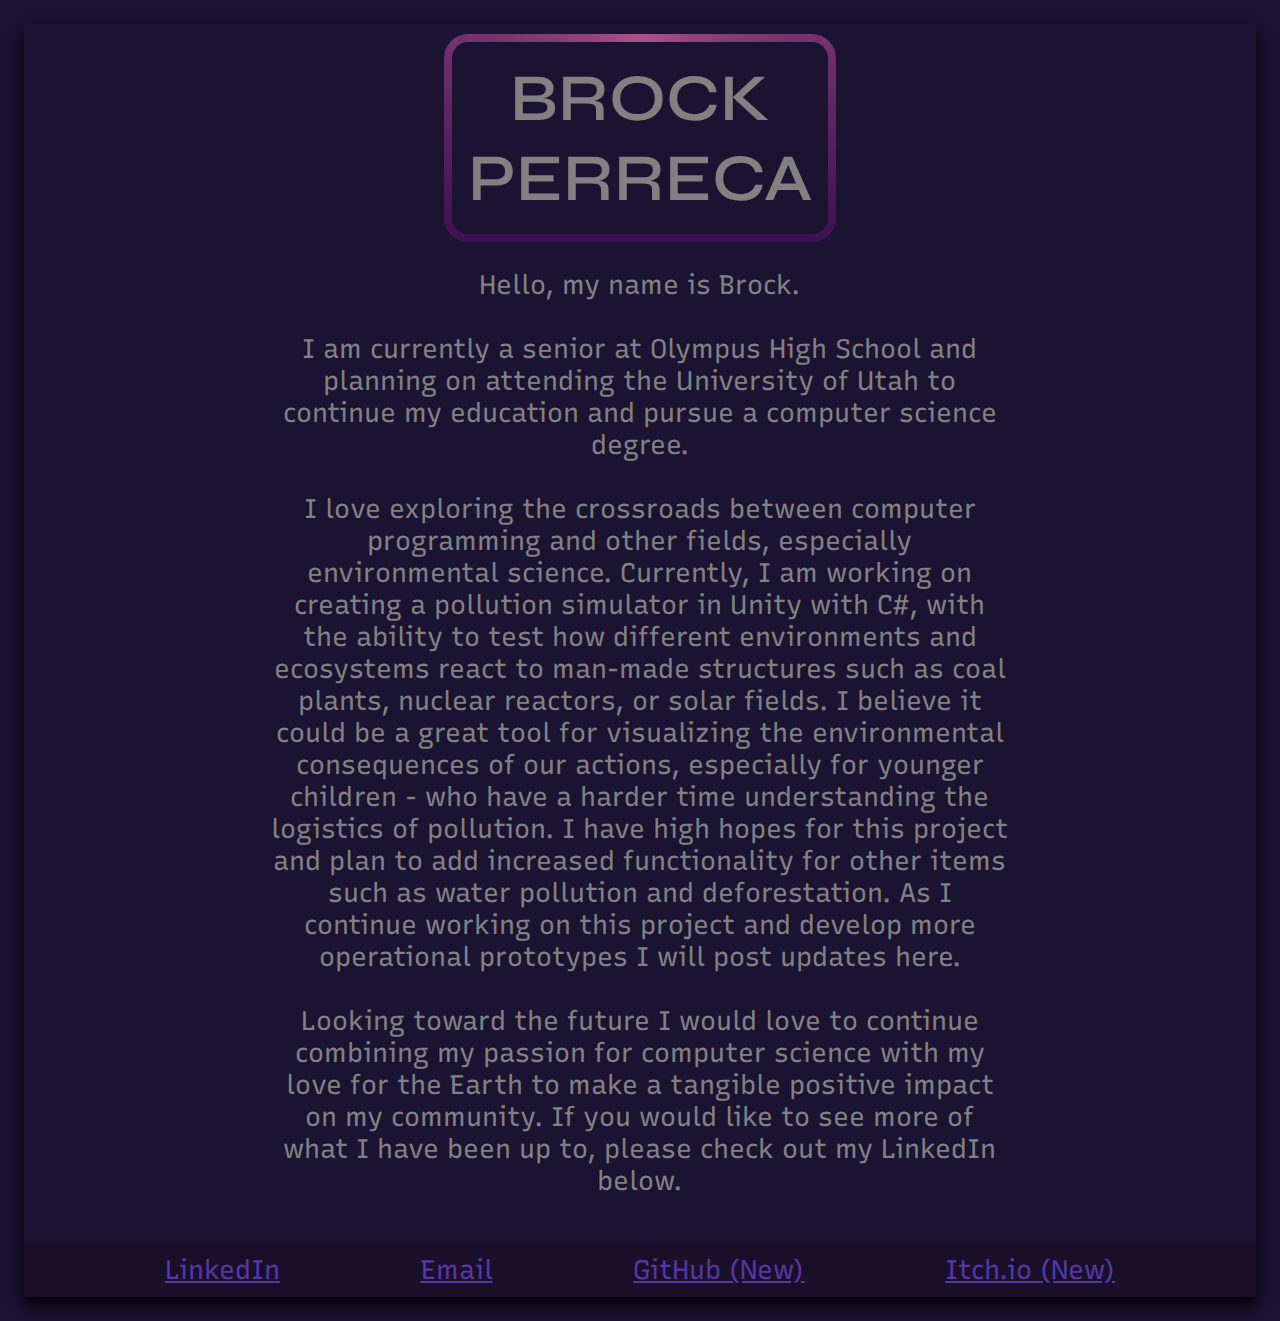
==== index.html @ d89832bc "Add files via upload" ====
<!DOCTYPE html>
<html lang="en">
<head>
    <!-- Google tag (gtag.js) -->
    <script async src="https://www.googletagmanager.com/gtag/js?id=G-ED28WWQD75"></script>
    <script>
    window.dataLayer = window.dataLayer || [];
    function gtag(){dataLayer.push(arguments);}
    gtag('js', new Date());
    gtag('config', 'G-ED28WWQD75');
    </script>



    <meta charset="UTF-8">
    <meta http-equiv="X-UA-Compatible" content="IE=edge">
    <meta name="viewport" content="width=device-width, initial-scale=1.0">
    <link rel="stylesheet" href="index.css">
    <link rel="icon" type="image/png" href="images/earth-32x32.png" sizes="32x32" />
    <title>Brock Perreca</title>



    <!-- Google Fonts -->
    <link rel="preconnect" href="https://fonts.googleapis.com">
    <link rel="preconnect" href="https://fonts.gstatic.com" crossorigin>
    <link href="https://fonts.googleapis.com/css2?family=Poiret+One&family=Raleway:ital,wght@0,300;1,700&family=Recursive&family=Syne:wght@600&display=swap" rel="stylesheet">


</head>
<body>
<div id="everything-div">
        
    <div id="grid-container">

        <div id="title-div" class="rotating-border" class="item">
            <h1 id="title-text">BROCK <br/> PERRECA</h1>
        </div> 

        <div id="bio-div" class="item">
            <p> 
                Hello, my name is Brock.
                <br/> <br/>
                I am currently a senior at Olympus High School and planning on attending the University of Utah to continue my education and pursue a computer science degree. 
                <br/> <br/>           
                I love exploring the crossroads between computer programming and other fields, especially environmental science. Currently, I am working on creating a pollution simulator in Unity with C#, with the ability to test how different environments and ecosystems react to man-made structures such as coal plants, nuclear reactors, or solar fields. I believe it could be a great tool for visualizing the environmental consequences of our actions, especially for younger children - who have a harder time understanding the logistics of pollution. I have high hopes for this project and plan to add increased functionality for other items such as water pollution and deforestation. As I continue working on this project and develop more operational prototypes I will post updates here.
                <br/> <br/>
                Looking toward the future I would love to continue combining my passion for computer science with my love for the Earth to make a tangible positive impact on my community. If you would like to see more of what I have been up to, please check out my LinkedIn below.
                </p>
        </div>


        <div id="footbar-div">
            <a href="https://www.linkedin.com/in/brock-perreca/" target="_blank" rel="noopener noreferrer">LinkedIn</a>
            <a href="mailto:info@brockperreca.com" >Email</a>
            <a href="https://github.com/Brock-Perreca" target="_blank" rel="noopener noreferrer">GitHub (New)</a>
            <a href="https://brock-perreca.itch.io/" target="_blank" rel="noopener noreferrer">Itch.io (New)</a>
        </div>

    </div>
    
</div>
<script src="index.js"></script>
</body>
</html>
---- index.css ----
body {
    --background-color: rgb(26, 19, 49);
    --box-shadow-margin: 1.5rem;

    text-align: center;
    color: rgb(129, 129, 129);
    font-family: 'Recursive', sans-serif;
    font-weight: 400;
    font-size: 20pt;
    padding: var(--box-shadow-margin);
    margin: 0;
    background: var(--background-color);

    /* 2 times for top and bottom */
    min-height: calc(100vh - 2*var(--box-shadow-margin));
    min-width: calc(500px - 2*var(--box-shadow-margin));
 }
 
 #everything-div{
    min-height: calc(100vh - 3*var(--box-shadow-margin));
    padding-top: 10px;
    box-shadow: 0 0.5rem 0.75rem rgba(0, 0, 0, 0.904);
 }


div {
    margin: 0;
    padding: 0;
}

#grid-container {
    display: grid;
    grid-template-columns: 1fr 3fr 1fr;
    grid-template-rows: auto auto 1fr;
    min-height: inherit;
}

#title-div {
    grid-column-start: 2;
    grid-column-end: 3;
    grid-row-start: 1;
    text-align: center;
    margin: auto;
}

h1 {
    font-family: 'Syne', cursive;
    font-weight: 600;
    font-size: 50pt;
    padding: 0;
    margin: 0;
}

#bio-div {
    grid-column-start: 2;
    grid-column-end: 3;
    grid-row-start: 2;
    grid-row-end: 3;

    height: auto;
}

#footbar-div {
    grid-column-start: 1;
    grid-column-end: 4;
    grid-row-start: 3;

    align-self: flex-end;
    width: 100%;
    height: 2em;
    display: flex;
    justify-content: space-evenly;
    align-items: center;
    background-color: rgb(25, 15, 41);
    margin-top: 20px;
}

a {
    color: #5537a5;
}

a:active {
    color: rgb(129, 18, 18);
  }


/* Changes for different media sizes */
    @media (max-width: 1000px) {
        body {
            font-size: 16pt;
        }

        h1 {
            font-size: 40pt;
        }
    }

    @media (max-width: 720px) {
        body {
            font-size: 12pt;
        }

        h1 {
            font-size: 30pt;
        }
    }



/*rotating border for the header */
    @keyframes spin {
    from {transform: translate(-50%, -50%) rotate(0);}
    to   {transform: translate(-50%, -50%) rotate(360deg);}
    }
    .rotating-border {
        --border-radius: 1.5rem;
        --border-size: 0.5rem;
        --border-bg: conic-gradient(  #ad5389, #3c1053, #3c1053, #ad5389);
        --padding: 1rem;
    
    position: relative;
    overflow: hidden;
    padding: calc(var(--padding) + var(--border-size));
    border-radius: var(--border-radius);
    display: inline-block;
    
    width: fit-content;
    height: fit-content;
    }

    .rotating-border::before {
        content: '';
        display: block;
        background: var(--border-bg);
        width: 150%;
        padding-bottom: 150%;
        position: absolute;
        left: 50%;
        top: 50%;
        transform: translate(-50%, -50%);
        z-index: -2;
        animation: spin 5s linear infinite;
    }

    .rotating-border::after{
        content: '';
        position: absolute;
        inset: var(--border-size);
        background: var(--background-color);
        z-index: -1;
        border-radius: calc(var(--border-radius) - var(--border-size));
    }
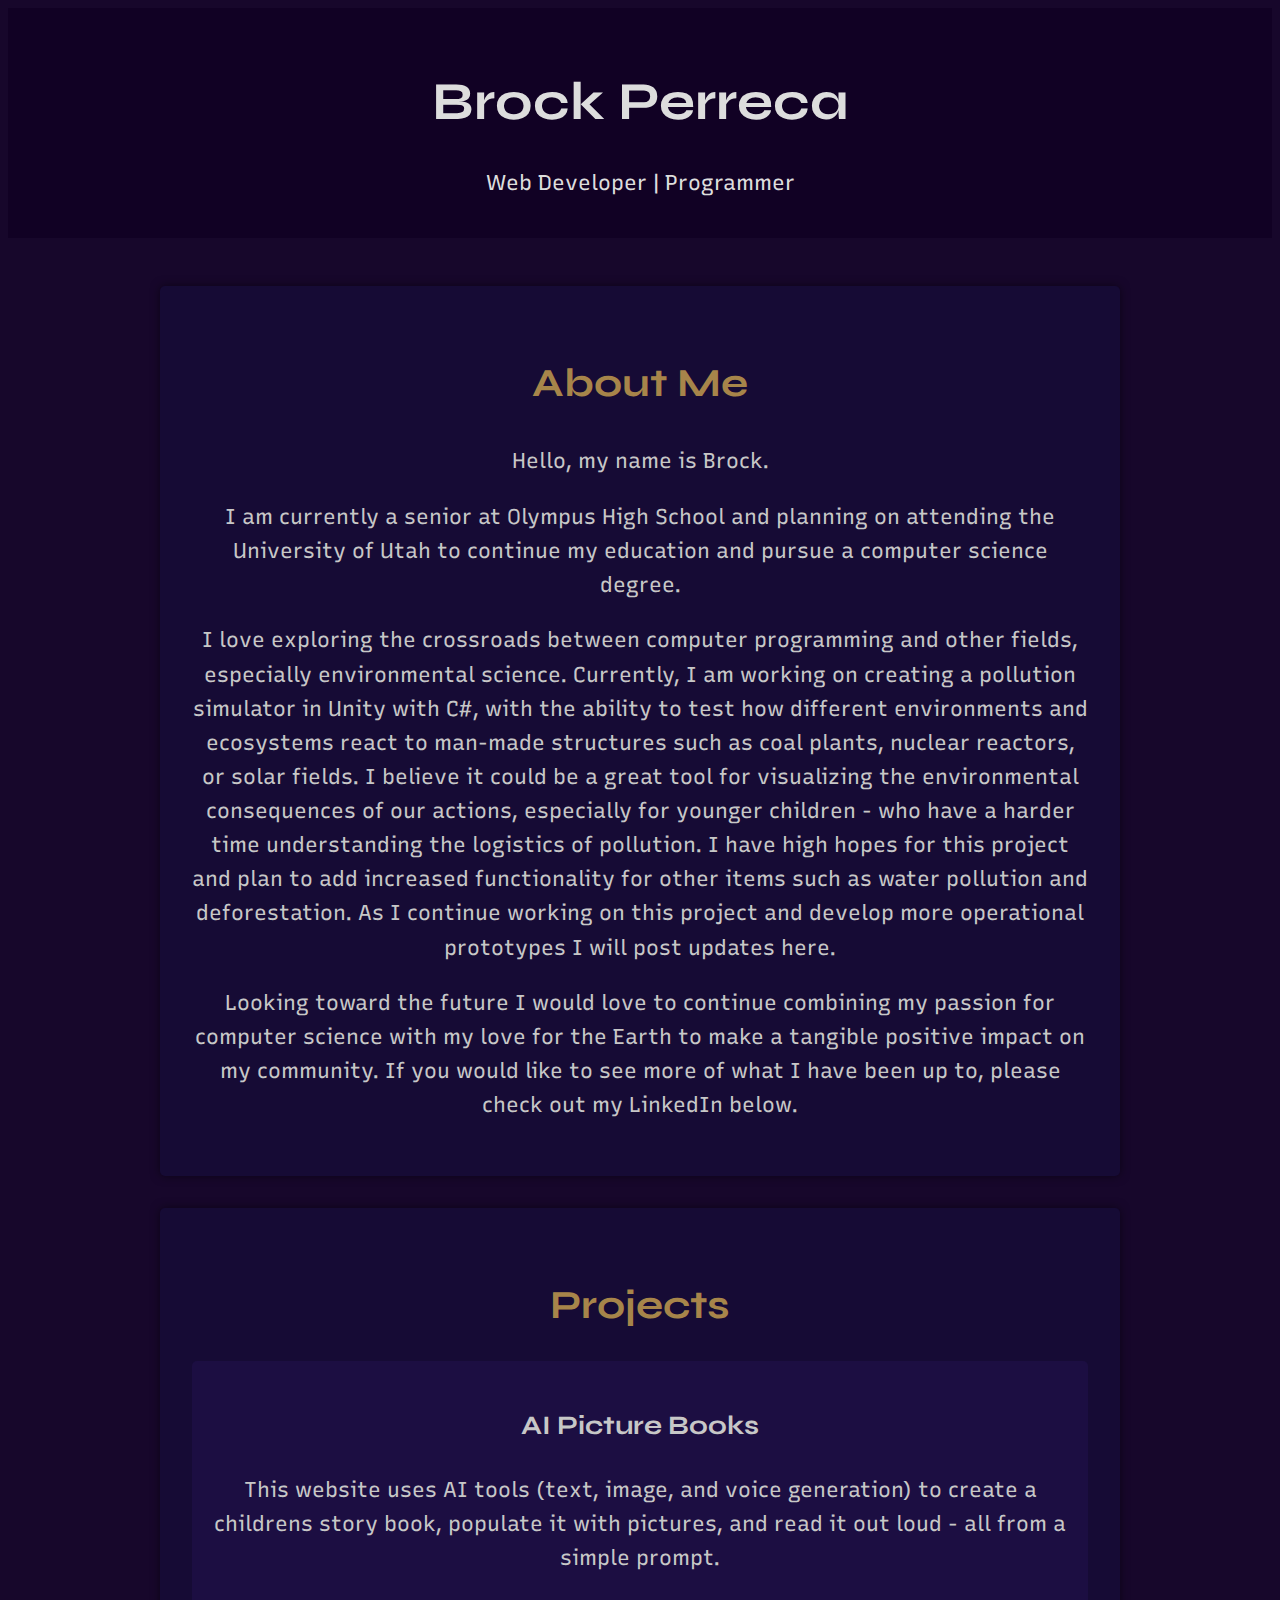
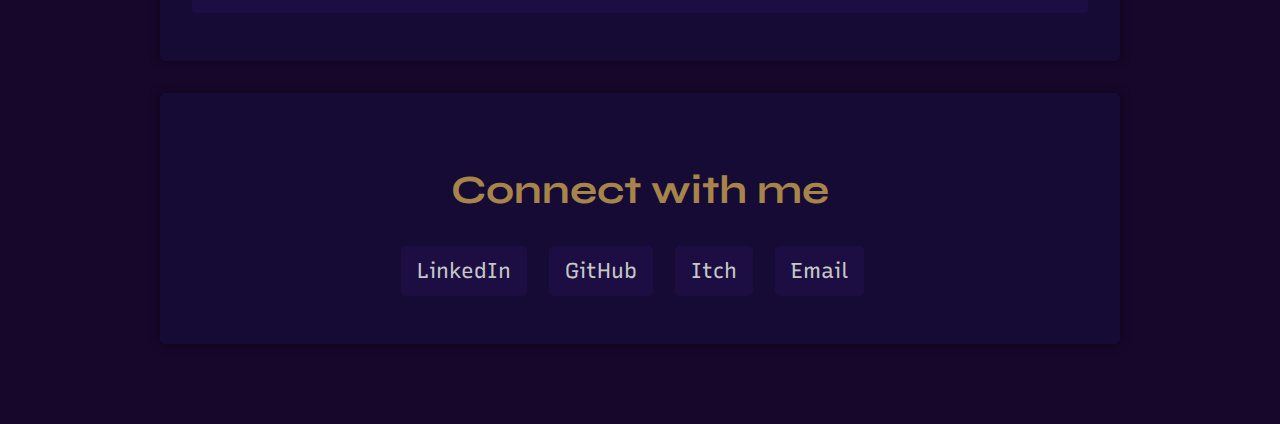
==== commit 65d5efdc: "Add files via upload" ====
--- a/index.html
+++ b/index.html
@@ -1,65 +1,71 @@
 <!DOCTYPE html>
 <html lang="en">
 <head>
-    <!-- Google tag (gtag.js) -->
-    <script async src="https://www.googletagmanager.com/gtag/js?id=G-ED28WWQD75"></script>
-    <script>
-    window.dataLayer = window.dataLayer || [];
-    function gtag(){dataLayer.push(arguments);}
-    gtag('js', new Date());
-    gtag('config', 'G-ED28WWQD75');
-    </script>
+     <!-- Google tag (gtag.js) -->
+     <script async src="https://www.googletagmanager.com/gtag/js?id=G-ED28WWQD75"></script>
+     <script>
+     window.dataLayer = window.dataLayer || [];
+     function gtag(){dataLayer.push(arguments);}
+     gtag('js', new Date());
+     gtag('config', 'G-ED28WWQD75');
+     </script>
 
-
-
-    <meta charset="UTF-8">
-    <meta http-equiv="X-UA-Compatible" content="IE=edge">
-    <meta name="viewport" content="width=device-width, initial-scale=1.0">
-    <link rel="stylesheet" href="index.css">
-    <link rel="icon" type="image/png" href="images/earth-32x32.png" sizes="32x32" />
-    <title>Brock Perreca</title>
-
-
-
-    <!-- Google Fonts -->
+      <!-- Google Fonts -->
     <link rel="preconnect" href="https://fonts.googleapis.com">
     <link rel="preconnect" href="https://fonts.gstatic.com" crossorigin>
     <link href="https://fonts.googleapis.com/css2?family=Poiret+One&family=Raleway:ital,wght@0,300;1,700&family=Recursive&family=Syne:wght@600&display=swap" rel="stylesheet">
 
 
+    <meta charset="UTF-8">
+    <meta name="viewport" content="width=device-width, initial-scale=1.0">
+    <link rel="stylesheet" href="styles.css">
+    <link rel="icon" type="image/png" href="images/earth-32x32.png" sizes="32x32" />
+
+    <title>Brock Perreca</title>
+
+    <script defer src="scripts.js"></script>
 </head>
 <body>
-<div id="everything-div">
-        
-    <div id="grid-container">
-
-        <div id="title-div" class="rotating-border" class="item">
-            <h1 id="title-text">BROCK <br/> PERRECA</h1>
-        </div> 
-
-        <div id="bio-div" class="item">
-            <p> 
+    <header>
+        <h1>Brock Perreca</h1>
+        <p>Web Developer | Programmer</p>
+    </header>
+    <main>
+        <section class="card" id="bio">
+            <h2>About Me</h2>
+            <p>
                 Hello, my name is Brock.
-                <br/> <br/>
+                </p>
+                <p>
                 I am currently a senior at Olympus High School and planning on attending the University of Utah to continue my education and pursue a computer science degree. 
-                <br/> <br/>           
+                </p>
+                <p>          
                 I love exploring the crossroads between computer programming and other fields, especially environmental science. Currently, I am working on creating a pollution simulator in Unity with C#, with the ability to test how different environments and ecosystems react to man-made structures such as coal plants, nuclear reactors, or solar fields. I believe it could be a great tool for visualizing the environmental consequences of our actions, especially for younger children - who have a harder time understanding the logistics of pollution. I have high hopes for this project and plan to add increased functionality for other items such as water pollution and deforestation. As I continue working on this project and develop more operational prototypes I will post updates here.
-                <br/> <br/>
+                </p>
+                <p>
                 Looking toward the future I would love to continue combining my passion for computer science with my love for the Earth to make a tangible positive impact on my community. If you would like to see more of what I have been up to, please check out my LinkedIn below.
                 </p>
-        </div>
+        </section>
 
+        <section class="card" id="projects">
+            <h2>Projects</h2>
+            <div class="project-card">
+                <a href="https://example.com/project1">
+                    <h3>AI Picture Books</h3>
+                    <p>This website uses AI tools (text, image, and voice generation) to create a childrens story book, populate it with pictures, and read it out loud - all from a simple prompt.</p>
+                </a>
+            </div>
+            <!-- Add more project cards as needed -->
+        </section>
 
-        <div id="footbar-div">
-            <a href="https://www.linkedin.com/in/brock-perreca/" target="_blank" rel="noopener noreferrer">LinkedIn</a>
+        <section class="card" id="social">
+            <h2>Connect with me</h2>
+            <a href="https://www.linkedin.com/in/brock-perreca/" target="_blank">LinkedIn</a>
+            <a href="https://github.com/Brock-Perreca" target="_blank">GitHub</a>
+            <a href="https://brock-perreca.itch.io/" target="_blank">Itch</a>
             <a href="mailto:info@brockperreca.com" >Email</a>
-            <a href="https://github.com/Brock-Perreca" target="_blank" rel="noopener noreferrer">GitHub (New)</a>
-            <a href="https://brock-perreca.itch.io/" target="_blank" rel="noopener noreferrer">Itch.io (New)</a>
-        </div>
+        </section>
 
-    </div>
-    
-</div>
-<script src="index.js"></script>
+    </main>
 </body>
-</html>+</html>
--- a/styles.css
+++ b/styles.css
@@ -0,0 +1,127 @@
+
+/* General styles */
+body {
+    --background-color: #17072b;
+    --body-text: rgb(199, 199, 199);
+    --header-color: #110124;
+    --card-color: rgb(22, 11, 53);
+    --detail-color: rgb(28, 14, 66);
+    --detail-hover-color: rgb(29, 14, 70);
+    --subtitle-text-color: #a7854a;
+
+
+    font-family: 'Recursive', sans-serif;
+    color: var(--body-text);
+    line-height: 1.6;
+    background-color: var(--background-color);
+    text-align: center;
+}
+
+header {
+    background-color: var(--header-color);
+    text-align: center;
+    padding: 1rem 0;
+    color: #ddd;
+}
+
+h1, h2, h3 {
+    font-family: 'Syne', cursive;
+}
+
+h1 {
+    margin-bottom: 0.2rem;
+}
+
+main {
+    max-width: 960px;
+    margin: 2rem auto;
+    padding: 1rem;
+}
+
+h2 {
+    margin-bottom: 1rem;
+    padding-bottom: 0.5rem;
+    color: var(--subtitle-text-color);
+}
+
+.card {
+    background-color: var(--card-color);
+    padding: 2rem;
+    margin-bottom: 2rem;
+    border-radius: 5px;
+    box-shadow: 0 0 10px rgba(0, 0, 0, 0.5);
+}
+
+
+/* Project cards */
+.project-card {
+    background-color: var(--detail-color);
+    padding: 1rem;
+    margin-bottom: 1rem;
+    border-radius: 5px;
+    transition: transform 0.3s; /* Add transition for hover effect */
+}
+
+.project-card:hover {
+    transform: scale(1.02); /* Add hover effect */
+    background-color: var(--detail-hover-color);
+}
+
+.project-card a {
+    text-decoration: none;
+    color: inherit;
+    margin: none;
+}
+
+/* Social links */
+#social a {
+    display: inline-block;
+    background-color: var(--detail-color);
+    color: var(--body-text);
+    text-decoration: none;
+    padding: 0.5rem 1rem;
+    margin-right: 1rem;
+    margin-bottom: 1rem;
+    border-radius: 5px;
+}
+
+#social a:hover {
+    background-color: var(--detail-hover-color);
+}
+
+
+/* Changes for different media sizes */
+h1 {
+    font-size: 40pt;
+}
+
+h2 {
+    font-size: 30pt;
+}
+
+h3 {
+    font-size: 20pt;
+}
+
+body {
+    font-size: 16pt;
+}
+
+@media (max-width: 1000px) {
+
+    h1 {
+        font-size: 35pt;
+    }
+
+    h2 {
+        font-size: 25pt;
+    }
+
+    h3 {
+        font-size: 20pt;
+    }
+
+    body {
+        font-size: 14pt;
+    }
+}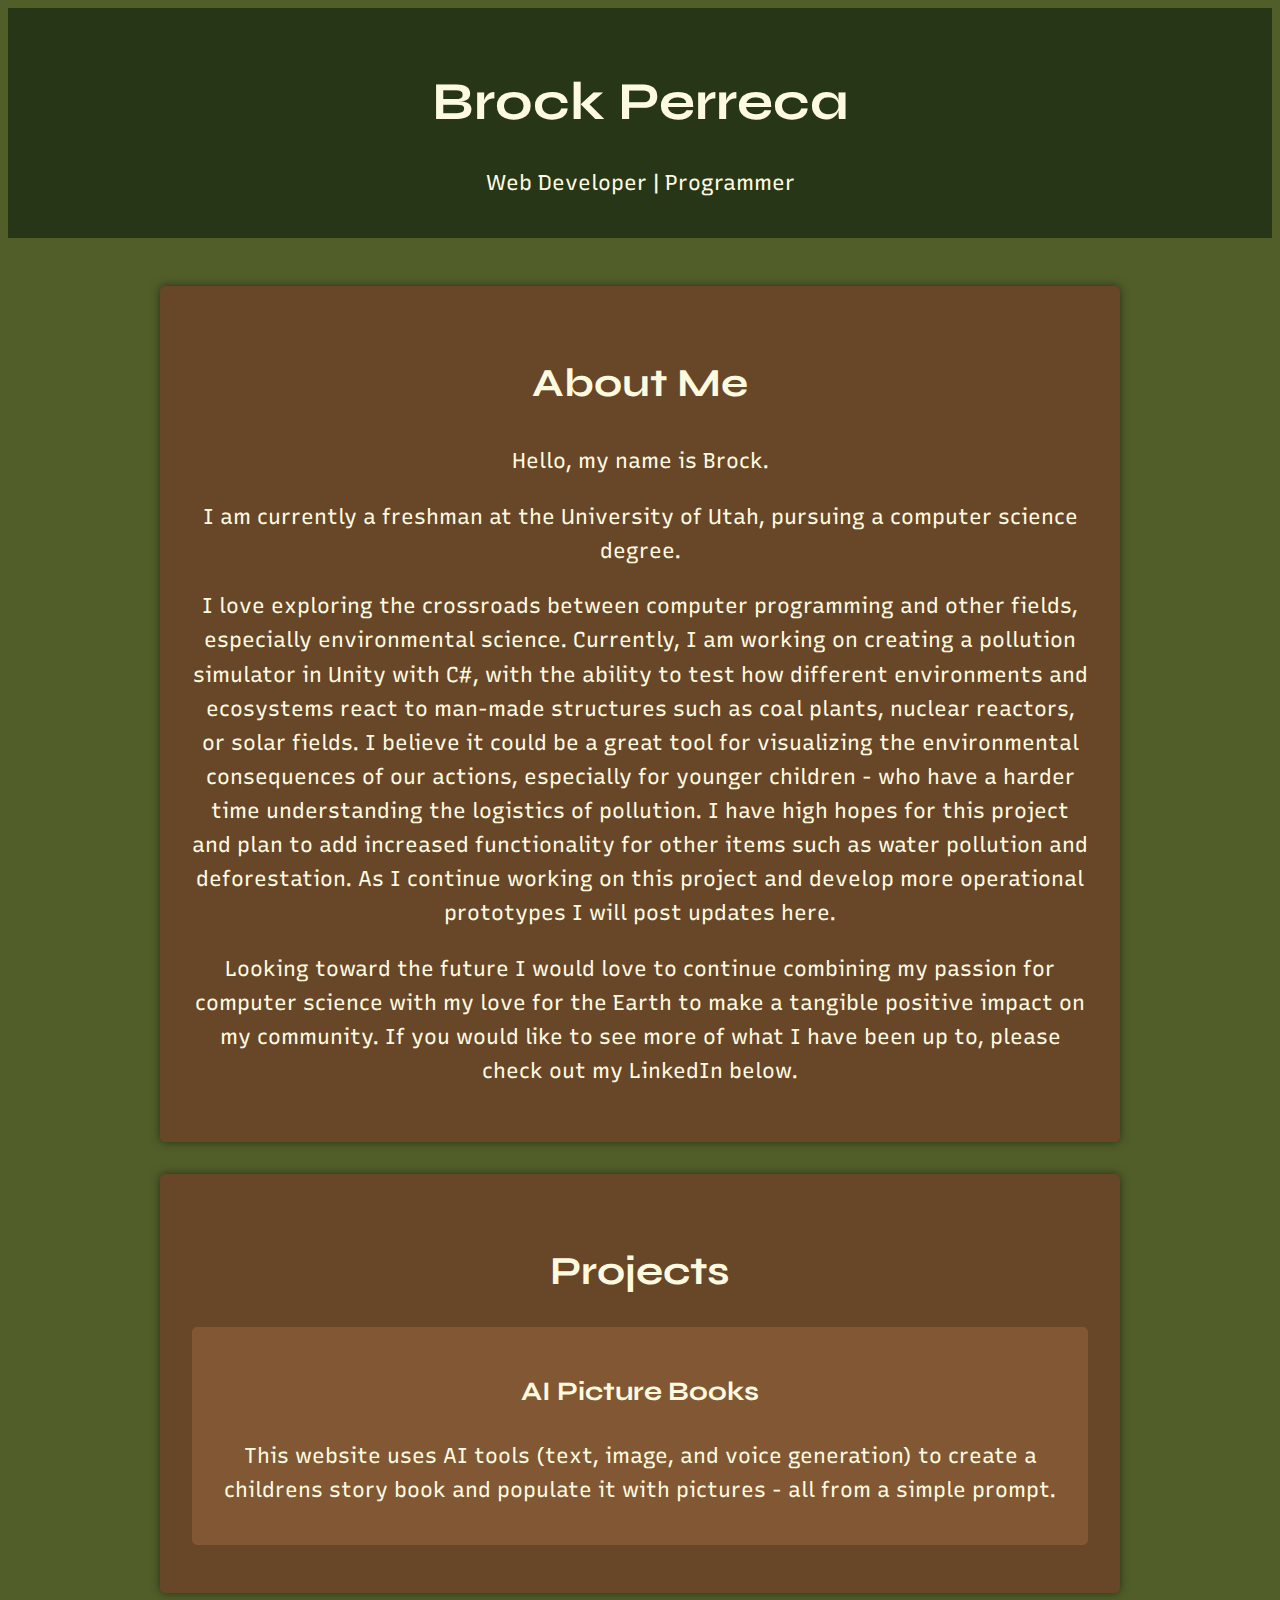
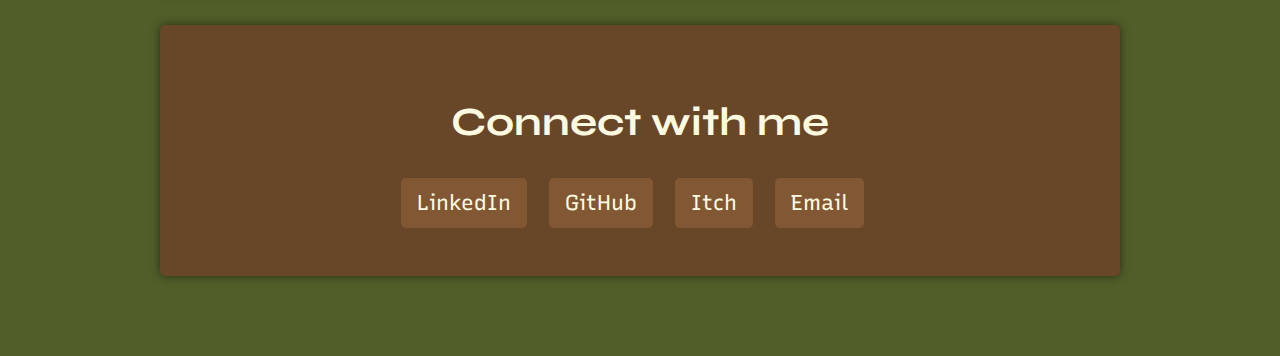
==== commit 4b300189: "UI Update" ====
--- a/index.html
+++ b/index.html
@@ -13,7 +13,7 @@
       <!-- Google Fonts -->
     <link rel="preconnect" href="https://fonts.googleapis.com">
     <link rel="preconnect" href="https://fonts.gstatic.com" crossorigin>
-    <link href="https://fonts.googleapis.com/css2?family=Poiret+One&family=Raleway:ital,wght@0,300;1,700&family=Recursive&family=Syne:wght@600&display=swap" rel="stylesheet">
+    <link href="https://fonts.googleapis.com/css2?family=Poiret+One&family=Raleway:ital,wght@0,300;1,700&family=Recursive&family=Syne:wght@700&display=swap" rel="stylesheet">
 
 
     <meta charset="UTF-8">
@@ -37,7 +37,7 @@
                 Hello, my name is Brock.
                 </p>
                 <p>
-                I am currently a senior at Olympus High School and planning on attending the University of Utah to continue my education and pursue a computer science degree. 
+                I am currently a freshman at the University of Utah, pursuing a computer science degree. 
                 </p>
                 <p>          
                 I love exploring the crossroads between computer programming and other fields, especially environmental science. Currently, I am working on creating a pollution simulator in Unity with C#, with the ability to test how different environments and ecosystems react to man-made structures such as coal plants, nuclear reactors, or solar fields. I believe it could be a great tool for visualizing the environmental consequences of our actions, especially for younger children - who have a harder time understanding the logistics of pollution. I have high hopes for this project and plan to add increased functionality for other items such as water pollution and deforestation. As I continue working on this project and develop more operational prototypes I will post updates here.
@@ -50,9 +50,9 @@
         <section class="card" id="projects">
             <h2>Projects</h2>
             <div class="project-card">
-                <a href="https://example.com/project1">
+                <a href="https://ai-picturebook.brockperreca.com">
                     <h3>AI Picture Books</h3>
-                    <p>This website uses AI tools (text, image, and voice generation) to create a childrens story book, populate it with pictures, and read it out loud - all from a simple prompt.</p>
+                    <p>This website uses AI tools (text, image, and voice generation) to create a childrens story book and populate it with pictures - all from a simple prompt.</p>
                 </a>
             </div>
             <!-- Add more project cards as needed -->
--- a/styles.css
+++ b/styles.css
@@ -1,13 +1,14 @@
 
 /* General styles */
 body {
-    --background-color: #17072b;
-    --body-text: rgb(199, 199, 199);
-    --header-color: #110124;
-    --card-color: rgb(22, 11, 53);
-    --detail-color: rgb(28, 14, 66);
-    --detail-hover-color: rgb(29, 14, 70);
-    --subtitle-text-color: #a7854a;
+    --background-color: #515e29;
+    --body-text: #fefae0;
+    --header-color: #283618;
+    --header-text: #fefae0;
+    --card-color: #684628;
+    --detail-color: #815833;
+    --detail-hover-color: #815833;
+    --subtitle-text-color: #fefae0;
 
 
     font-family: 'Recursive', sans-serif;
@@ -21,7 +22,7 @@
     background-color: var(--header-color);
     text-align: center;
     padding: 1rem 0;
-    color: #ddd;
+    color: var(--header-text);
 }
 
 h1, h2, h3 {
